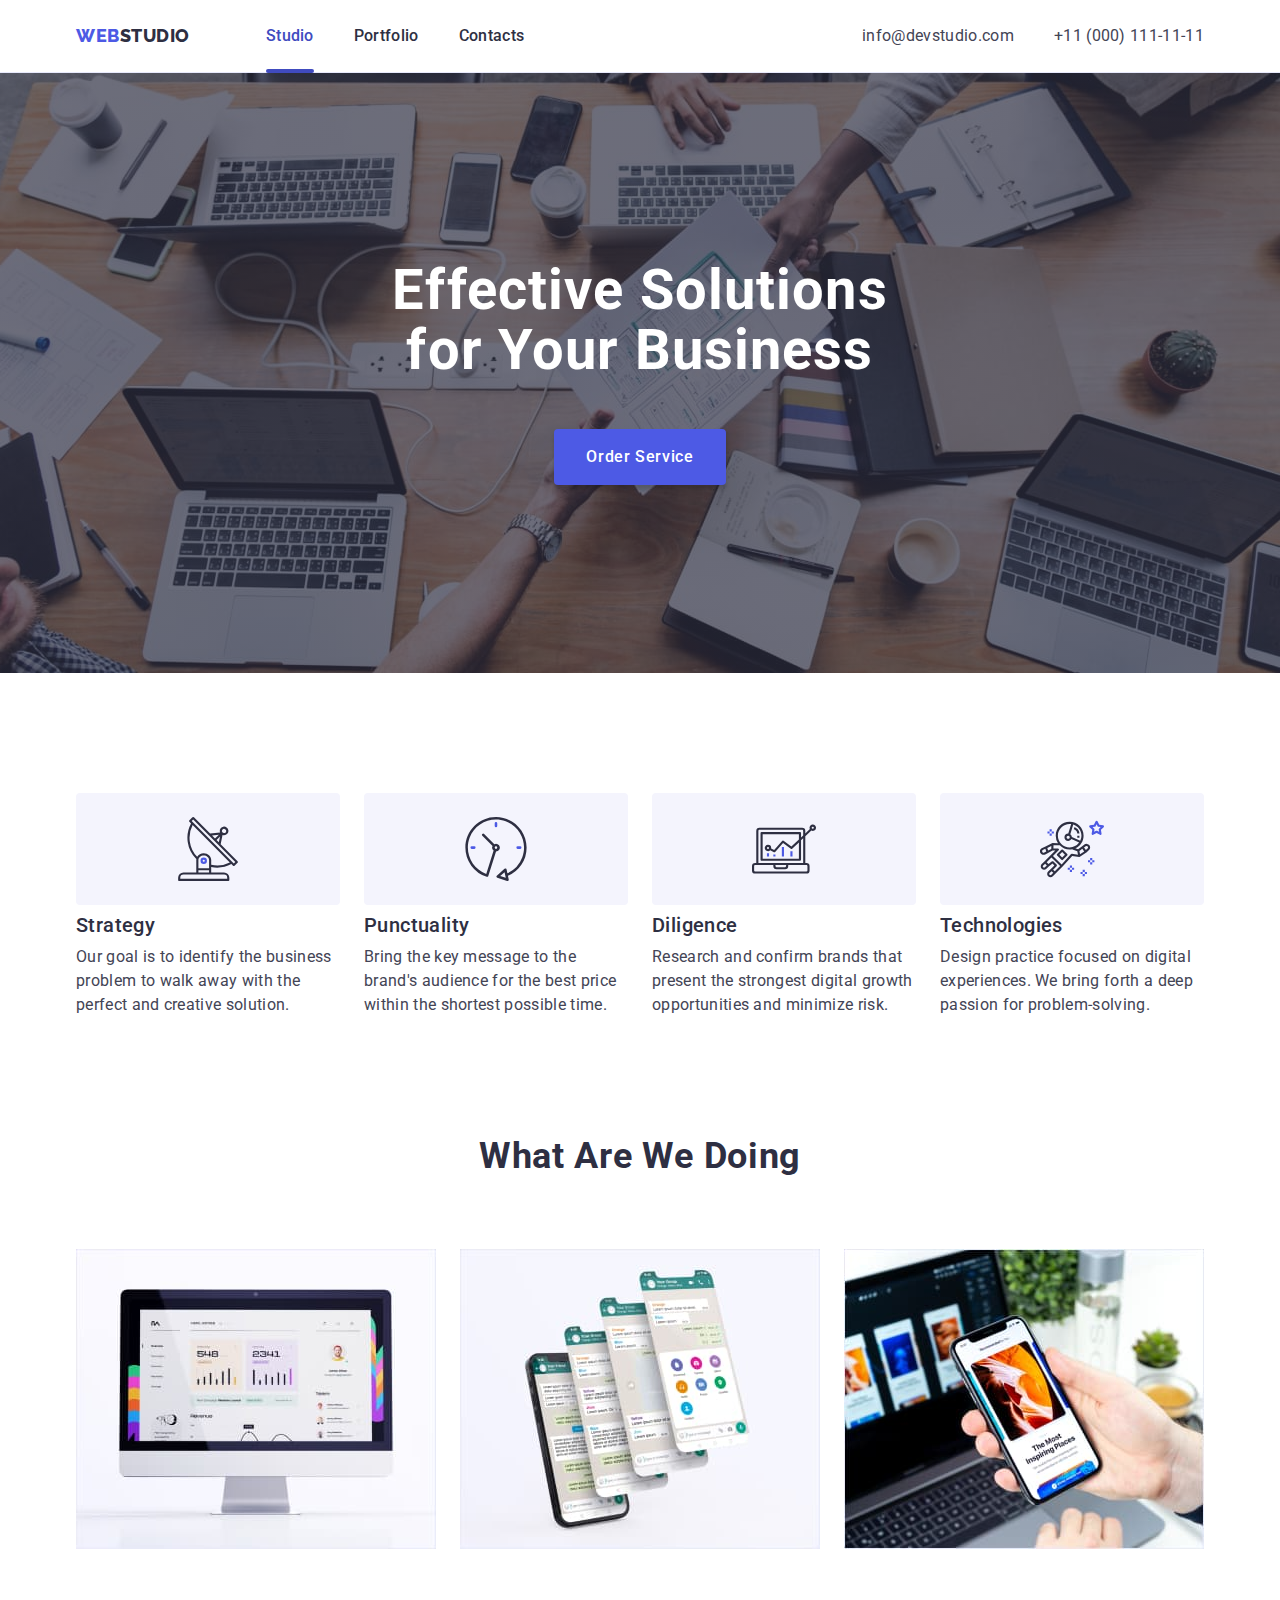
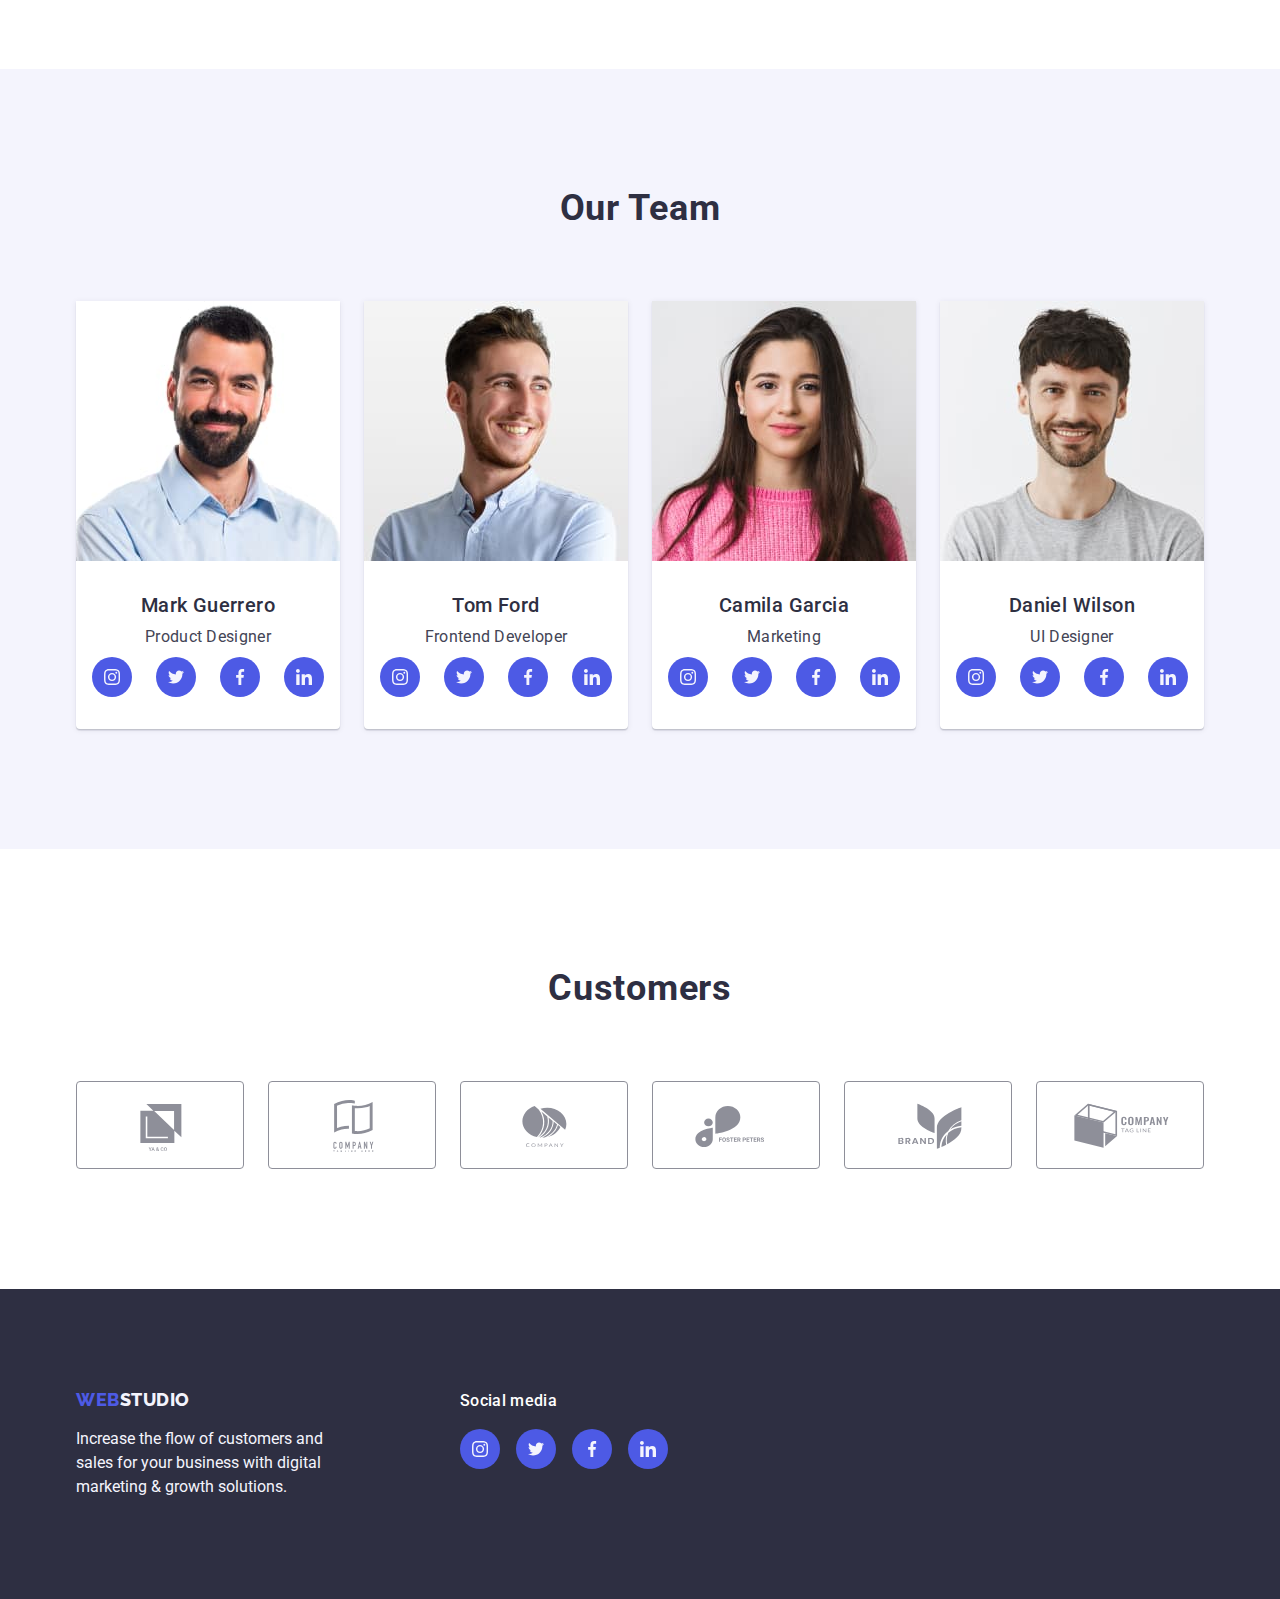
==== index.html @ 3b8ce29e "Initial commit" ====
<!DOCTYPE html>
<html lang="en">
  <head>
    <meta charset="UTF-8" />
    <meta http-equiv="X-UA-Compatible" content="IE=edge" />
    <meta name="viewport" content="width=device-width, initial-scale=1.0" />
    <title>WebStudio</title>
    <link rel="preconnect" href="https://fonts.googleapis.com" />
    <link rel="preconnect" href="https://fonts.gstatic.com" crossorigin />
    <link
      href="https://fonts.googleapis.com/css2?family=Raleway:wght@800&family=Roboto:wght@400;500;700;900&display=swap"
      rel="stylesheet"
    />
    <link
      rel="stylesheet"
      href="https://cdn.jsdelivr.net/npm/modern-normalize@1.1.0/modern-normalize.min.css"
    />
    <link rel="stylesheet" href="./css/styles.css" />
  </head>
  <body>
    <!-- HEADER -->
    <header class="page-header">
      <div class="container page-header-container">
        <nav class="page-nav">
          <a class="logo link" href="./index.html"
            >Web<span class="logo-studio">Studio</span></a
          >
          <ul class="menu list">
            <li class="menu-item">
              <a class="menu-link active link" href="./index.html"
                >Studio</a
              >
            </li>
            <li class="menu-item">
              <a class="menu-link link" href="./portfolio.html"
                >Portfolio</a
              >
            </li>
            <li class="menu-item">
              <a class="menu-link link" href="">Contacts</a>
            </li>
          </ul>
        </nav>
        <address class="contact-info">
          <ul class="contacts-list list">
            <li class="contact-mail">
              <a class="contacts link" href="mailto:info@devstudio.com"
                >info@devstudio.com</a
              >
            </li>
            <li class="contact-phone-number">
              <a class="contacts link" href="tel:+110001111111"
                >+11 (000) 111-11-11</a
              >
            </li>
          </ul>
        </address>
      </div>
    </header>
    <!-- MAiN -->
    <main>
      <!-- HERO -->
      <section class="hero overlay">
        <div class="container hero-container">
          <h1 class="slogan">Effective Solutions for Your Business</h1>
          <button class="order-btn" type="button" data-modal-open>
            Order Service
          </button>
        </div>
      </section>
      <!-- ADVANTAGES -->
      <section class="advantages">
        <div class="container">
          <h2 hidden>Advantages</h2>
          <ul class="advantages-menu list">
            <li class="advantages-menu-items">
              <div class="advantages-icons-list">
                <svg class="advantages-icons">
                  <use href="./images/icons.svg#icon-antenna"></use>
                </svg>
              </div>
              <h3 class="items-header">Strategy</h3>
              <p class="items-descr">
                Our goal is to identify the business problem to walk away with
                the perfect and creative solution.
              </p>
            </li>
            <li class="advantages-menu-items">
              <div class="advantages-icons-list">
                <svg class="advantages-icons">
                  <use href="./images/icons.svg#icon-clock"></use>
                </svg>
              </div>
              <h3 class="items-header">Punctuality</h3>
              <p class="items-descr">
                Bring the key message to the brand's audience for the best price
                within the shortest possible time.
              </p>
            </li>
            <li class="advantages-menu-items">
              <div class="advantages-icons-list">
                <svg class="advantages-icons">
                  <use href="./images/icons.svg#icon-diagram"></use>
                </svg>
              </div>
              <h3 class="items-header">Diligence</h3>
              <p class="items-descr">
                Research and confirm brands that present the strongest digital
                growth opportunities and minimize risk.
              </p>
            </li>
            <li class="advantages-menu-items">
              <div class="advantages-icons-list">
                <svg class="advantages-icons">
                  <use href="./images/icons.svg#icon-astronaut"></use>
                </svg>
              </div>
              <h3 class="items-header">Technologies</h3>
              <p class="items-descr">
                Design practice focused on digital experiences. We bring forth a
                deep passion for problem-solving.
              </p>
            </li>
          </ul>
        </div>
      </section>
      <!-- GALLERY -->
      <section class="gallery">
        <div class="container">
          <h2 class="gallery-header">What are we doing</h2>
          <ul class="gallery-items list">
            <li class="gallery-img">
              <img
                src="./images/gallery/img1.jpg"
                alt="imac"
                width="360"
                height="300"
              />
            </li>
            <li class="gallery-img">
              <img
                src="./images/gallery/img2.jpg"
                alt="phone"
                width="360"
                height="300"
              />
            </li>
            <li class="gallery-img">
              <img
                src="./images/gallery/img3.jpg"
                alt="phone with laptop"
                width="360"
                height="300"
              />
            </li>
          </ul>
        </div>
      </section>
      <!-- EMPLOYEES -->
      <section class="our-team">
        <div class="container">
          <h2 class="team">Our Team</h2>
          <ul class="team-list list">
            <li class="employees">
              <img
                src="./images/employee/mark_guerrero.jpg"
                alt="mark guerrero"
                width="264"
                height="260"
              />
              <div class="empl-card">
                <h3 class="empl-name">Mark Guerrero</h3>
                <p class="empl-position">Product Designer</p>
                <ul class="social-list list">
                  <li class="social-list-item">
                    <a href="" class="social-list-link">
                      <svg class="social-list-icon" width="16" height="16">
                        <use href="./images/icons.svg#icon-instagram"></use>
                      </svg>
                    </a>
                  </li>
                  <li class="social-list-item">
                    <a href="" class="social-list-link">
                      <svg class="social-list-icon" width="16" height="16">
                        <use href="./images/icons.svg#icon-twitter"></use>
                      </svg>
                    </a>
                  </li>
                  <li class="social-list-item">
                    <a href="" class="social-list-link">
                      <svg class="social-list-icon" width="16" height="16">
                        <use href="./images/icons.svg#icon-facebook"></use>
                      </svg>
                    </a>
                  </li>
                  <li class="social-list-item">
                    <a href="" class="social-list-link">
                      <svg class="social-list-icon" width="16" height="16">
                        <use href="./images/icons.svg#icon-linkedin"></use>
                      </svg>
                    </a>
                  </li>
                </ul>
              </div>
            </li>
            <li class="employees">
              <img
                src="./images/employee/tom_ford.jpg"
                alt="tom ford"
                width="264"
                height="260"
              />
              <div class="empl-card">
                <h3 class="empl-name">Tom Ford</h3>
                <p class="empl-position">Frontend Developer</p>
                <ul class="social-list list">
                  <li class="social-list-item">
                    <a href="" class="social-list-link">
                      <svg class="social-list-icon" width="16" height="16">
                        <use href="./images/icons.svg#icon-instagram"></use>
                      </svg>
                    </a>
                  </li>
                  <li class="social-list-item">
                    <a href="" class="social-list-link">
                      <svg class="social-list-icon" width="16" height="16">
                        <use href="./images/icons.svg#icon-twitter"></use>
                      </svg>
                    </a>
                  </li>
                  <li class="social-list-item">
                    <a href="" class="social-list-link">
                      <svg class="social-list-icon" width="16" height="16">
                        <use href="./images/icons.svg#icon-facebook"></use>
                      </svg>
                    </a>
                  </li>
                  <li class="social-list-item">
                    <a href="" class="social-list-link">
                      <svg class="social-list-icon" width="16" height="16">
                        <use href="./images/icons.svg#icon-linkedin"></use>
                      </svg>
                    </a>
                  </li>
                </ul>
              </div>
            </li>
            <li class="employees">
              <img
                src="./images/employee/camila_garcia.jpg"
                alt="camila garcia"
                width="264"
                height="260"
              />
              <div class="empl-card">
                <h3 class="empl-name">Camila Garcia</h3>
                <p class="empl-position">Marketing</p>
                <ul class="social-list list">
                  <li class="social-list-item">
                    <a href="" class="social-list-link">
                      <svg class="social-list-icon" width="16" height="16">
                        <use href="./images/icons.svg#icon-instagram"></use>
                      </svg>
                    </a>
                  </li>
                  <li class="social-list-item">
                    <a href="" class="social-list-link">
                      <svg class="social-list-icon" width="16" height="16">
                        <use href="./images/icons.svg#icon-twitter"></use>
                      </svg>
                    </a>
                  </li>
                  <li class="social-list-item">
                    <a href="" class="social-list-link">
                      <svg class="social-list-icon" width="16" height="16">
                        <use href="./images/icons.svg#icon-facebook"></use>
                      </svg>
                    </a>
                  </li>
                  <li class="social-list-item">
                    <a href="" class="social-list-link">
                      <svg class="social-list-icon" width="16" height="16">
                        <use href="./images/icons.svg#icon-linkedin"></use>
                      </svg>
                    </a>
                  </li>
                </ul>
              </div>
            </li>
            <li class="employees">
              <img
                src="./images/employee/daniel_wilson.jpg"
                alt="daniel wilson"
                width="264"
                height="260"
              />
              <div class="empl-card">
                <h3 class="empl-name">Daniel Wilson</h3>
                <p class="empl-position">UI Designer</p>
                <ul class="social-list list">
                  <li class="social-list-item">
                    <a href="" class="social-list-link">
                      <svg class="social-list-icon" width="16" height="16">
                        <use href="./images/icons.svg#icon-instagram"></use>
                      </svg>
                    </a>
                  </li>
                  <li class="social-list-item">
                    <a href="" class="social-list-link">
                      <svg class="social-list-icon" width="16" height="16">
                        <use href="./images/icons.svg#icon-twitter"></use>
                      </svg>
                    </a>
                  </li>
                  <li class="social-list-item">
                    <a href="" class="social-list-link">
                      <svg class="social-list-icon" width="16" height="16">
                        <use href="./images/icons.svg#icon-facebook"></use>
                      </svg>
                    </a>
                  </li>
                  <li class="social-list-item">
                    <a href="" class="social-list-link">
                      <svg class="social-list-icon" width="16" height="16">
                        <use href="./images/icons.svg#icon-linkedin"></use>
                      </svg>
                    </a>
                  </li>
                </ul>
              </div>
            </li>
          </ul>
        </div>
      </section>
      <!-- COSTUMERS -->
      <section class="costumers">
        <div class="container costumers-container">
          <h2 class="costumers-header">Customers</h2>
          <ul class="costumers-list list">
            <li class="costumers-list-item">
              <a href="" class="costumers-list-link">
                <svg class="costumers-list-icon" width="104" height="56">
                  <use href="./images/icons.svg#icon-company1"></use>
                </svg></a>
            </li>
            <li class="costumers-list-item">
              <a href="" class="costumers-list-link"
                ><svg class="costumers-list-icon" width="104" height="56">
                  <use href="./images/icons.svg#icon-company2"></use>
                </svg></a>
            </li>
            <li class="costumers-list-item">
              <a href="" class="costumers-list-link"
                ><svg class="costumers-list-icon" width="104" height="56">
                  <use href="./images/icons.svg#icon-company3"></use>
                </svg></a>
            </li>
            <li class="costumers-list-item">
              <a href="" class="costumers-list-link"
                ><svg class="costumers-list-icon" width="104" height="56">
                  <use href="./images/icons.svg#icon-company4"></use>
                </svg></a>
            </li>
            <li class="costumers-list-item">
              <a href="" class="costumers-list-link"
                ><svg class="costumers-list-icon" width="104" height="56">
                  <use href="./images/icons.svg#icon-company5"></use>
                </svg></a>
            </li>
            <li class="costumers-list-item">
              <a href="" class="costumers-list-link"
                ><svg class="costumers-list-icon" width="104" height="56">
                  <use href="./images/icons.svg#icon-company6"></use>
                </svg></a>
            </li>
          </ul>
        </div>
      </section>
    </main>
    <!-- FOOTER -->
    <footer class="page-footer">
      <div class="footer-container container">
        <div>
          <a class="logo-footer link" href="./index.html"
            >Web<span class="logo-studio-footer">Studio</span></a
          >
          <p class="footer-item">
            Increase the flow of customers and sales for your business with
            digital marketing & growth solutions.
          </p>
        </div>
        <div class="footer-social-list-container">
          <p class="footer-social-media-header">Social media</p>
          <ul class="footer-social-list list">
            <li class="footer-social-list-item">
              <a href="" class="footer-social-list-link">
                <svg class="footer-social-list-icon" width="16" height="16">
                  <use href="./images/icons.svg#icon-instagram"></use>
                </svg>
              </a>
            </li>
            <li class="footer-social-list-item">
              <a href="" class="footer-social-list-link">
                <svg class="social-list-icon" width="16" height="16">
                  <use href="./images/icons.svg#icon-twitter"></use>
                </svg>
              </a>
            </li>
            <li class="footer-social-list-item">
              <a href="" class="footer-social-list-link">
                <svg class="social-list-icon" width="16" height="16">
                  <use href="./images/icons.svg#icon-facebook"></use>
                </svg>
              </a>
            </li>
            <li class="footer-social-list-item">
              <a href="" class="footer-social-list-link">
                <svg class="social-list-icon" width="16" height="16">
                  <use href="./images/icons.svg#icon-linkedin"></use>
                </svg>
              </a>
            </li>
          </ul>
        </div>
      </div>
    </footer>
    <div class="backdrop is-hidden" data-modal>
      <div class="modal-window">
        <button type="button" class="modal-close-btn" data-modal-close>
          <svg class="close-btn-icon" width="8" height="8">
            <use href="./images/icons.svg#icon-close-btn"></use>
          </svg>
        </button>
      </div>
    </div>

    <script src="./js/modal.js"></script>
  </body>
</html>
---- css/styles.css ----
h1,
h2,
h3,
h4,
h5,
h6,
p {
  margin-top: 0;
  margin-bottom: 0;
}
ul,
ol {
  margin-top: 0;
  margin-bottom: 0;
  padding-left: 0;
}
img {
  display: block;
  max-width: 100%;
}
:root {
  --main-text-color: #434455;
  --header-text-color: #2e2f42;
  --logo-button-color: #4d5ae5;
  --active-btn-color: #404bbf;
  --light-text-background: #f4f4fd;
  --white-text-background: #ffffff;
  --border: #e7e9fc;
  --background-icons: #f4f4fd;
  --companies-fill: #8e8f99;
  --background-item-footer: #31d0aa;
}

body {
  font-family: "Roboto", sans-serif;
  color: var(--main-text-color);
}
.list {
  list-style: none;
}

.link {
  text-decoration: none;
}

.container {
  max-width: 1158px;
  margin-left: auto;
  margin-right: auto;
  padding-right: 15px;
  padding-left: 15px;
}
/* HEADER */
.page-header {
  padding-top: 24px;
  padding-bottom: 24px;
  border-bottom: 1px solid var(--border);
}
.page-header-container {
  display: flex;
  align-items: center;
  justify-content: space-between;
}
.page-nav {
  display: flex;
  align-items: center;
}
.menu {
  display: flex;
  align-items: center;
}

.logo {
  font-family: "Raleway", sans-serif;
  font-weight: 800;
  font-size: 18px;
  line-height: 1.17;
  text-transform: uppercase;
  letter-spacing: 0.03em;
  color: var(--logo-button-color);
  margin-right: 76px;
}
.logo-studio {
  font-family: "Raleway", sans-serif;
  font-weight: 800;
  font-size: 18px;
  line-height: 1.17;
  text-transform: uppercase;
  letter-spacing: 0.03em;
  color: var(--header-text-color);
}

.menu-link {
  position: relative;
  letter-spacing: 0.02em;
  color: var(--header-text-color);
}
.active {
  color: var(--active-btn-color)
}
.active::after {
  content: '';
  position: absolute;
  left: 0px;
top: 43px;
width: 100%;
height: 4px;
background: #404BBF;
border-radius: 2px;
}


.contacts-list {
  display: flex;
  align-items: center;
}
.contact-info {
  font-style: normal;
}
.menu-item:not(:last-child) {
  margin-right: 40px;
}
.menu-item {
  font-weight: 500;
  font-size: 16px;
  line-height: 1.5;
  color: var(--header-text-color);
  transition: color 250ms cubic-bezier(0.4, 0, 0.2, 1);
}
.menu-link:hover,
.menu-link:focus {
  color: var(--active-btn-color);
}
.contacts {
  font-size: 16px;
  line-height: 1.5;
  letter-spacing: 0.02em;
  color: var(--main-text-color);
  transition: color 250ms cubic-bezier(0.4, 0, 0.2, 1);
}
.contact-phone-number {
  margin-left: 40px;
}
.contacts:hover,
.contacts:focus {
  color: var(--active-btn-color);
}

/* HERO SECTiON */
.overlay {
  max-width: 1440px;
  height: 600px;
  margin-left: auto;
  margin-right: auto;
  background-image: linear-gradient(
      to right,
      rgba(46, 47, 66, 0.7),
      rgba(46, 47, 66, 0.7)
    ),
    url(../images/hero/people-office.jpg);
  background-repeat: no-repeat;
  background-position: center;
  background-size: cover;
}
.hero {
  background-color: var(--header-text-color);
  padding-top: 188px;
  padding-bottom: 188px;
}
.hero-container {
  text-align: center;
}
.slogan {
  max-width: 496px;
  font-size: 56px;
  line-height: 1.07;
  text-align: center;
  letter-spacing: 0.02em;
  color: var(--white-text-background);
  margin-left: auto;
  margin-right: auto;
  margin-bottom: 48px;
}
.order-btn {
  font-family: "Roboto", sans-serif;
  padding-top: 16px;
  padding-bottom: 16px;
  padding-left: 32px;
  padding-right: 32px;
  background: var(--logo-button-color);
  box-shadow: 0px 4px 4px rgba(0, 0, 0, 0.15);
  border-radius: 4px;
  color: var(--white-text-background);
  font-weight: 500;
  font-size: 16px;
  line-height: 1.5;
  letter-spacing: 0.04em;
  cursor: pointer;
  border: none;
  transition: background-color 250ms cubic-bezier(0.4, 0, 0.2, 1);
}
.order-btn:hover,
.order-btn:focus {
  background-color: var(--active-btn-color);
}
/*  ADVANTAGES */
.advantages {
  padding-top: 120px;
  padding-bottom: 120px;
}
.advantages-menu {
  display: flex;
  flex-direction: row;
  justify-content: space-between;
}
.advantages-menu-items {
  width: calc((100% - 72px) / 4);
}
.advantages-icons-list {
  width: 264px;
  height: 112px;
  display: flex;
  align-items: center;
  justify-content: center;
  background-color: var(--background-icons);
  border: 1px solid transparent;
  border-radius: 4px;
  margin-bottom: 8px;
}
.advantages-icons {
  width: 64px;
  height: 64px;
}
.items-header {
  font-weight: 500;
  font-size: 20px;
  line-height: 1.2;
  letter-spacing: 0.02em;
  color: var(--header-text-color);
  margin-bottom: 8px;
}
.items-descr {
  font-size: 16px;
  line-height: 1.5;
  letter-spacing: 0.02em;
  color: var(--main-text-color);
}
/* GALLERY */
.gallery {
  padding-bottom: 120px;
}
.gallery-header {
  font-size: 36px;
  line-height: 1.11;
  text-align: center;
  text-transform: capitalize;
  letter-spacing: 0.02em;
  color: var(--header-text-color);
  margin-bottom: 72px;
}
.gallery-items {
  display: flex;
  flex-direction: row;
  align-items: center;
  justify-content: space-between;
}
.gallery-img {
  display: flex;
  width: calc((100% - 48px) / 3);
}

/* EMPLOYEES */
.our-team {
  background-color: var(--light-text-background);
  padding-top: 120px;
  padding-bottom: 120px;
}
.team {
  font-size: 36px;
  line-height: 1.11;
  text-align: center;
  text-transform: capitalize;
  letter-spacing: 0.02em;
  color: var(--header-text-color);
  margin-bottom: 72px;
}
.team-list {
  display: flex;
  flex-direction: row;
  align-items: center;
  justify-content: space-between;
}

.employees {
  width: calc((100% - 72px) / 4);
  background: var(--white-text-background);
  box-shadow: 0px 1px 6px rgba(46, 47, 66, 0.08),
    0px 1px 1px rgba(46, 47, 66, 0.16), 0px 2px 1px rgba(46, 47, 66, 0.08);
  border-radius: 0px 0px 4px 4px;
}
.empl-card {
  padding-top: 32px;
  padding-bottom: 32px;
}

.empl-name {
  font-weight: 500;
  font-size: 20px;
  line-height: 1.2;
  text-align: center;
  letter-spacing: 0.02em;
  color: var(--header-text-color);
  margin-bottom: 8px;
}
.empl-position {
  font-size: 16px;
  line-height: 1.5;
  text-align: center;
  letter-spacing: 0.02em;
  color: var(--main-text-color);
  margin-bottom: 8px;
}
.social-list {
  display: flex;
  justify-content: center;
  gap: 24px;
}
.social-list-item {
  width: 40px;
  height: 40px;
}

.social-list-link {
  display: flex;
  justify-content: center;
  align-items: center;
  width: 100%;
  height: 100%;
  background-color: var(--logo-button-color);
  border-radius: 50%;
  transition: background-color 250ms cubic-bezier(0.4, 0, 0.2, 1);
}
.social-list-link:hover,
.social-list-link:focus {
  background-color: var(--active-btn-color);
}

.social-list-icon {
  fill: var(--background-icons);
}

/* COSTUMERS */
.costumers {
  margin-left: auto;
  margin-right: auto;
  padding-top: 120px;
  padding-bottom: 120px;
}
.costumers-header {
  font-size: 36px;
  line-height: 1.11;
  text-align: center;
  letter-spacing: 0.02em;
  text-transform: capitalize;
  color: var(--header-text-color);
  margin-bottom: 72px;
}
.costumers-list-item {
  width: 168px;
  height: 88px;
}

.costumers-list {
  display: flex;
  flex-direction: row;
  justify-content: space-between;
}
.costumers-list-link {
  display: flex;
  align-items: center;
  justify-content: center;
  width: 100%;
  height: 100%;
  border: 1px solid var(--companies-fill);
  border-radius: 4px;
}
.costumers-list-icon {
  fill: var(--companies-fill);
  transition: fill 250ms cubic-bezier(0.4, 0, 0.2, 1);
}
.costumers-list-link:hover,
.costumers-list-link:focus {
  border: 1px solid var(--active-btn-color);
}
.costumers-list-link:hover .costumers-list-icon,
.costumers-list-link:focus .costumers-list-icon {
  fill: var(--active-btn-color);
}

/* FOOTER */
.page-footer {
  background-color: var(--header-text-color);
  padding-bottom: 100px;
  padding-top: 100px;
}
.footer-container {
  display: flex;
}

.logo-footer {
  font-family: "Raleway", sans-serif;
  font-weight: 800;
  font-size: 18px;
  line-height: 1.17;
  text-transform: uppercase;
  letter-spacing: 0.03em;
  color: var(--logo-button-color);
}
.footer-item {
  font-size: 16px;
  line-height: 1.5;
  color: var(--light-text-background);
  width: 264px;
  margin-top: 16px;
}
.logo-studio-footer {
  font-family: "Raleway", sans-serif;
  font-weight: 800;
  font-size: 18px;
  line-height: 1.16;
  text-transform: uppercase;
  letter-spacing: 0.03em;
  color: var(--light-text-background);
}
.footer-social-list-container {
  margin-left: 120px;
}
.footer-social-media-header {
  display: flex;
  font-weight: 500;
  font-size: 16px;
  line-height: 1.5;
  letter-spacing: 0.02em;
  color: var(--white-text-background);
  margin-bottom: 16px;
}
.footer-social-list {
  display: flex;
  justify-content: center;
  gap: 16px;
}
.footer-social-list-item {
  width: 40px;
  height: 40px;
}

.footer-social-list-link {
  display: flex;
  justify-content: center;
  align-items: center;
  width: 100%;
  height: 100%;
  background-color: var(--logo-button-color);
  border-radius: 50%;
  transition: background-color 250ms cubic-bezier(0.4, 0, 0.2, 1);
}
.footer-social-list-icon {
  fill: var(--background-icons);
}
.footer-social-list-link:hover,
.footer-social-list-link:focus {
  background-color: var(--background-item-footer);
}

/* PORTFOLiO */
.portfolio {
  padding-top: 96px;
  padding-bottom: 120px;
}
.filter-list-item:not(:last-child) {
  margin-right: 24px;
}
.filter-list {
  display: flex;
  align-items: center;
  justify-content: center;
  margin-bottom: 72px;
}

.filter-btn {
  font-family: "Roboto", sans-serif;
  font-weight: 500;
  font-size: 16px;
  line-height: 1.5;
  letter-spacing: 0.04em;
  padding: 12px 24px;
  background-color: var(--light-text-background);
  border: 1px solid var(--border);
  border-radius: 4px;
  color: var(--logo-button-color);
  cursor: pointer;
  transition: color 250ms cubic-bezier(0.4, 0, 0.2, 1),
    background-color 250ms cubic-bezier(0.4, 0, 0.2, 1),
    box-shadow 250ms cubic-bezier(0.4, 0, 0.2, 1), 
    border 250ms cubic-bezier(0.4, 0, 0.2, 1);
}
.filter-btn:hover,
.filter-btn:focus {
  background-color: var(--active-btn-color);
  color: var(--white-text-background);
  box-shadow: 0px 3px 1px rgba(0, 0, 0, 0.1), 0px 2px 1px rgba(0, 0, 0, 0.08),
    0px 2px 2px rgba(0, 0, 0, 0.12);
  border: 1px solid var(--active-btn-color);
  border-radius: 4px;
}
.product-content {
  padding: 32px 0 32px 16px;
  border: 1px solid var(--border);
  border-top: transparent;
}

.product-name {
  font-weight: 500;
  font-size: 20px;
  line-height: 1.2;
  letter-spacing: 0.02em;
  margin-bottom: 8px;
  color: var(--header-text-color);
}
.product-type {
  font-size: 16px;
  line-height: 1.5;
  letter-spacing: 0.02em;
  color: var(--main-text-color);
}

.product-list {
  display: flex;
  flex-wrap: wrap;
  column-gap: 24px;
  row-gap: 48px;
}
.product-item {
  display: flex;
  flex-wrap: wrap;
  flex-basis: calc((100% - 48px) / 3);
}
.product-item-link {
  display: block;
}
.product-overlay {
  position: relative;
  overflow: hidden;
}
.product-overlay-text {
  position: absolute;
  top: 0;
  left: 0;
  font-size: 16px;
  line-height: 1.5;
  letter-spacing: 0.02em;
  padding-top: 40px;
  padding-left: 32px;
  padding-right: 32px;
  color: var(--background-icons);
  background-color: var(--logo-button-color);
  width: 100%;
  height: 100%;
  overflow: auto;
  transform: translate(0, 100%);
  transition: transform 250ms cubic-bezier(0.4, 0, 0.2, 1),
    box-shadow 250ms cubic-bezier(0.4, 0, 0.2, 1);
}
.product-item-link:hover,
.product-item-link:focus {
  box-shadow: 0px 1px 6px rgba(46, 47, 66, 0.08),
    0px 1px 1px rgba(46, 47, 66, 0.16), 0px 2px 1px rgba(46, 47, 66, 0.08);
}
.product-item-link:hover .product-overlay-text,
.product-item-link:focus .product-overlay-text {
  transform: translate(0, 0);
}
/* MODAL WiNDOW */
.backdrop {
  position: fixed;
  top: 0;
  left: 0;
  z-index: 100;
  width: 100%;
  height: 100%;
  background-color: rgba(46, 47, 66, 0.4);
  transition: opacity 250ms cubic-bezier(0.4, 0, 0.2, 1), 
  visibility 250ms cubic-bezier(0.4, 0, 0.2, 1);
}
.backdrop.is-hidden {
  opacity: 0;
  visibility: hidden;
  pointer-events: none;
  
}
.modal-window {
  position: absolute;
  width: 408px;
  height: 576px;
  top: 50%;
  left: 50%;
  transform: translate(-50%, -50%);
  background-color: #fcfcfc;
  box-shadow: 0px 1px 1px rgba(0, 0, 0, 0.14), 0px 1px 3px rgba(0, 0, 0, 0.12),
    0px 2px 1px rgba(0, 0, 0, 0.2);
  border-radius: 4px;
}
.modal-close-btn {
  position: absolute;
  top: 24px;
  right: 24px;
  display: flex;
  align-items: center;
  justify-content: center;
  width: 24px;
  height: 24px;
  padding: 0;
  background-color: var(--border);
  border: 1px solid rgba(0, 0, 0, 0.1);
  border-radius: 50%;
  cursor: pointer;
  transition: background-color 250ms cubic-bezier(0.4, 0, 0.2, 1);
}
.modal-close-btn:hover,
.modal-close-btn:focus {
  background-color: var(--active-btn-color);
}
.close-btn-icon {
 
  transition: fill 250ms cubic-bezier(0.4, 0, 0.2, 1);
}
.modal-close-btn:hover .close-btn-icon,
.modal-close-btn:focus .close-btn-icon {
  fill: var(--white-text-background);
}
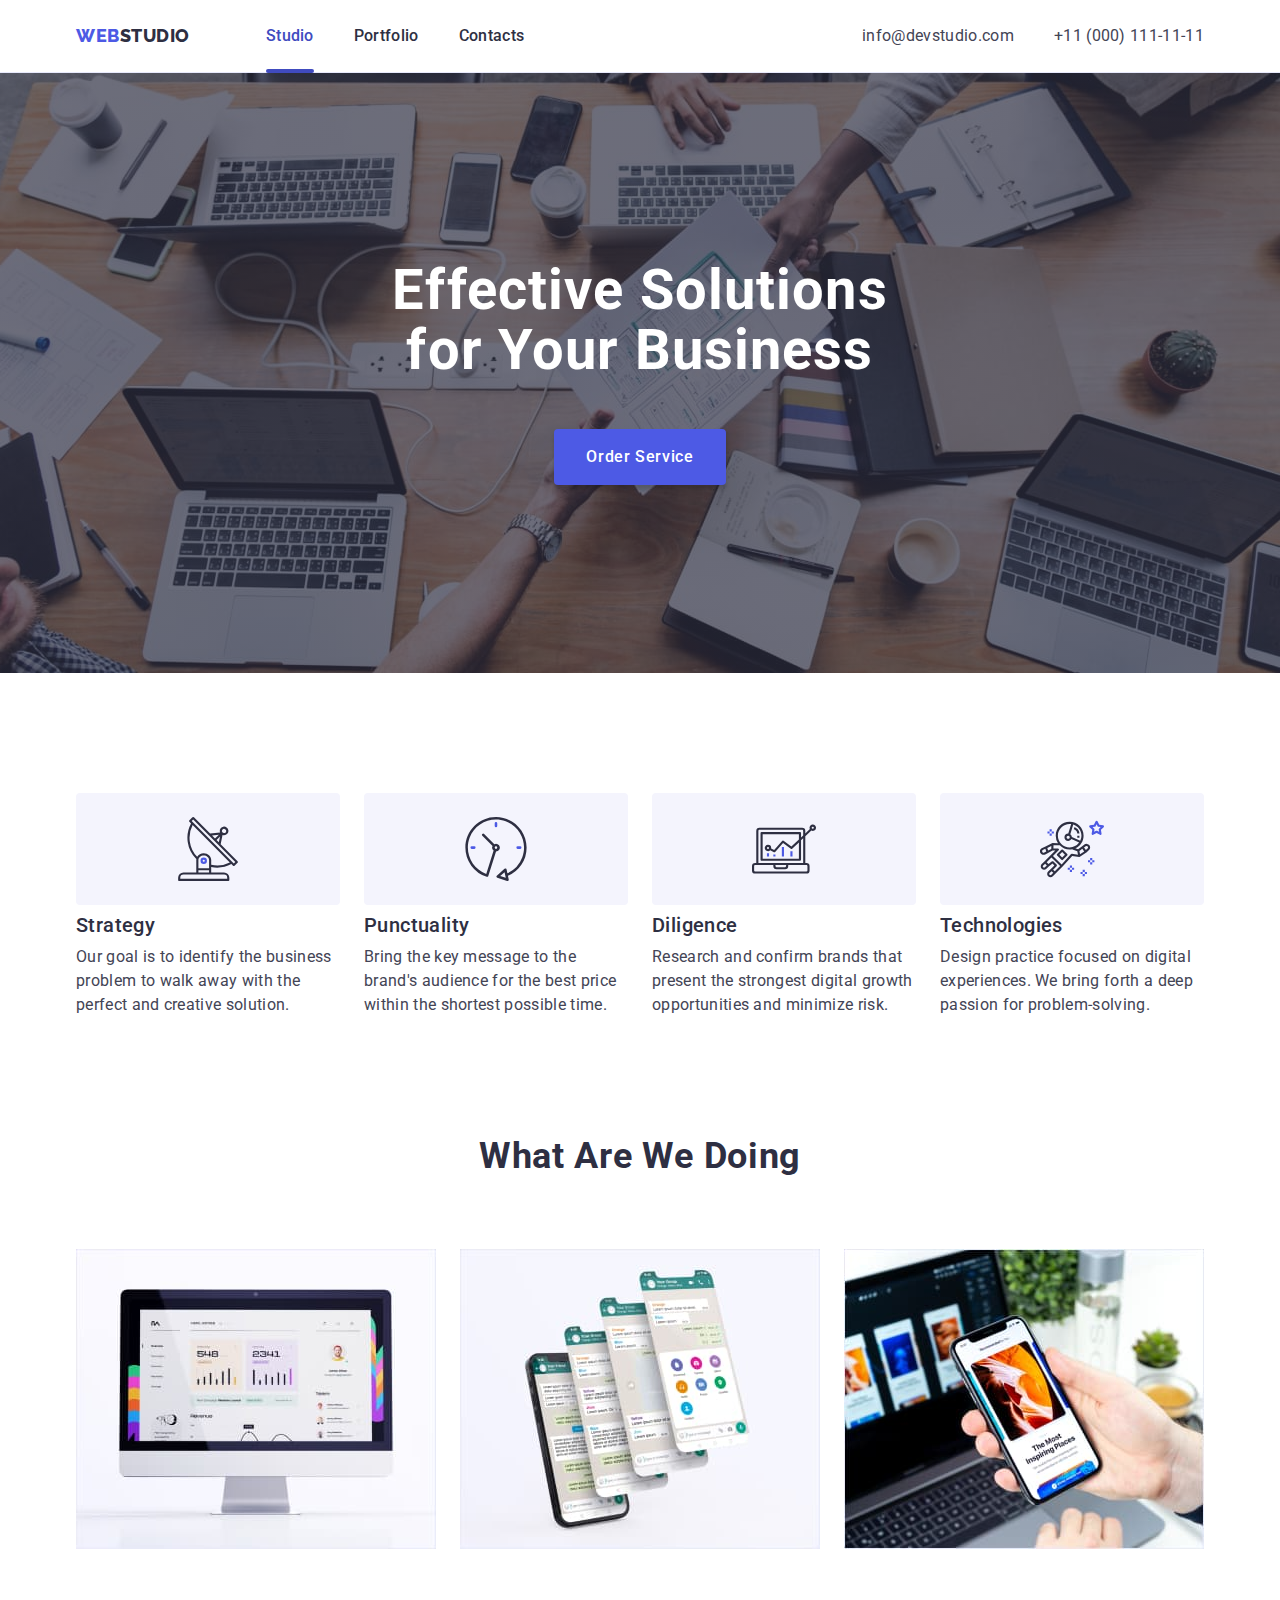
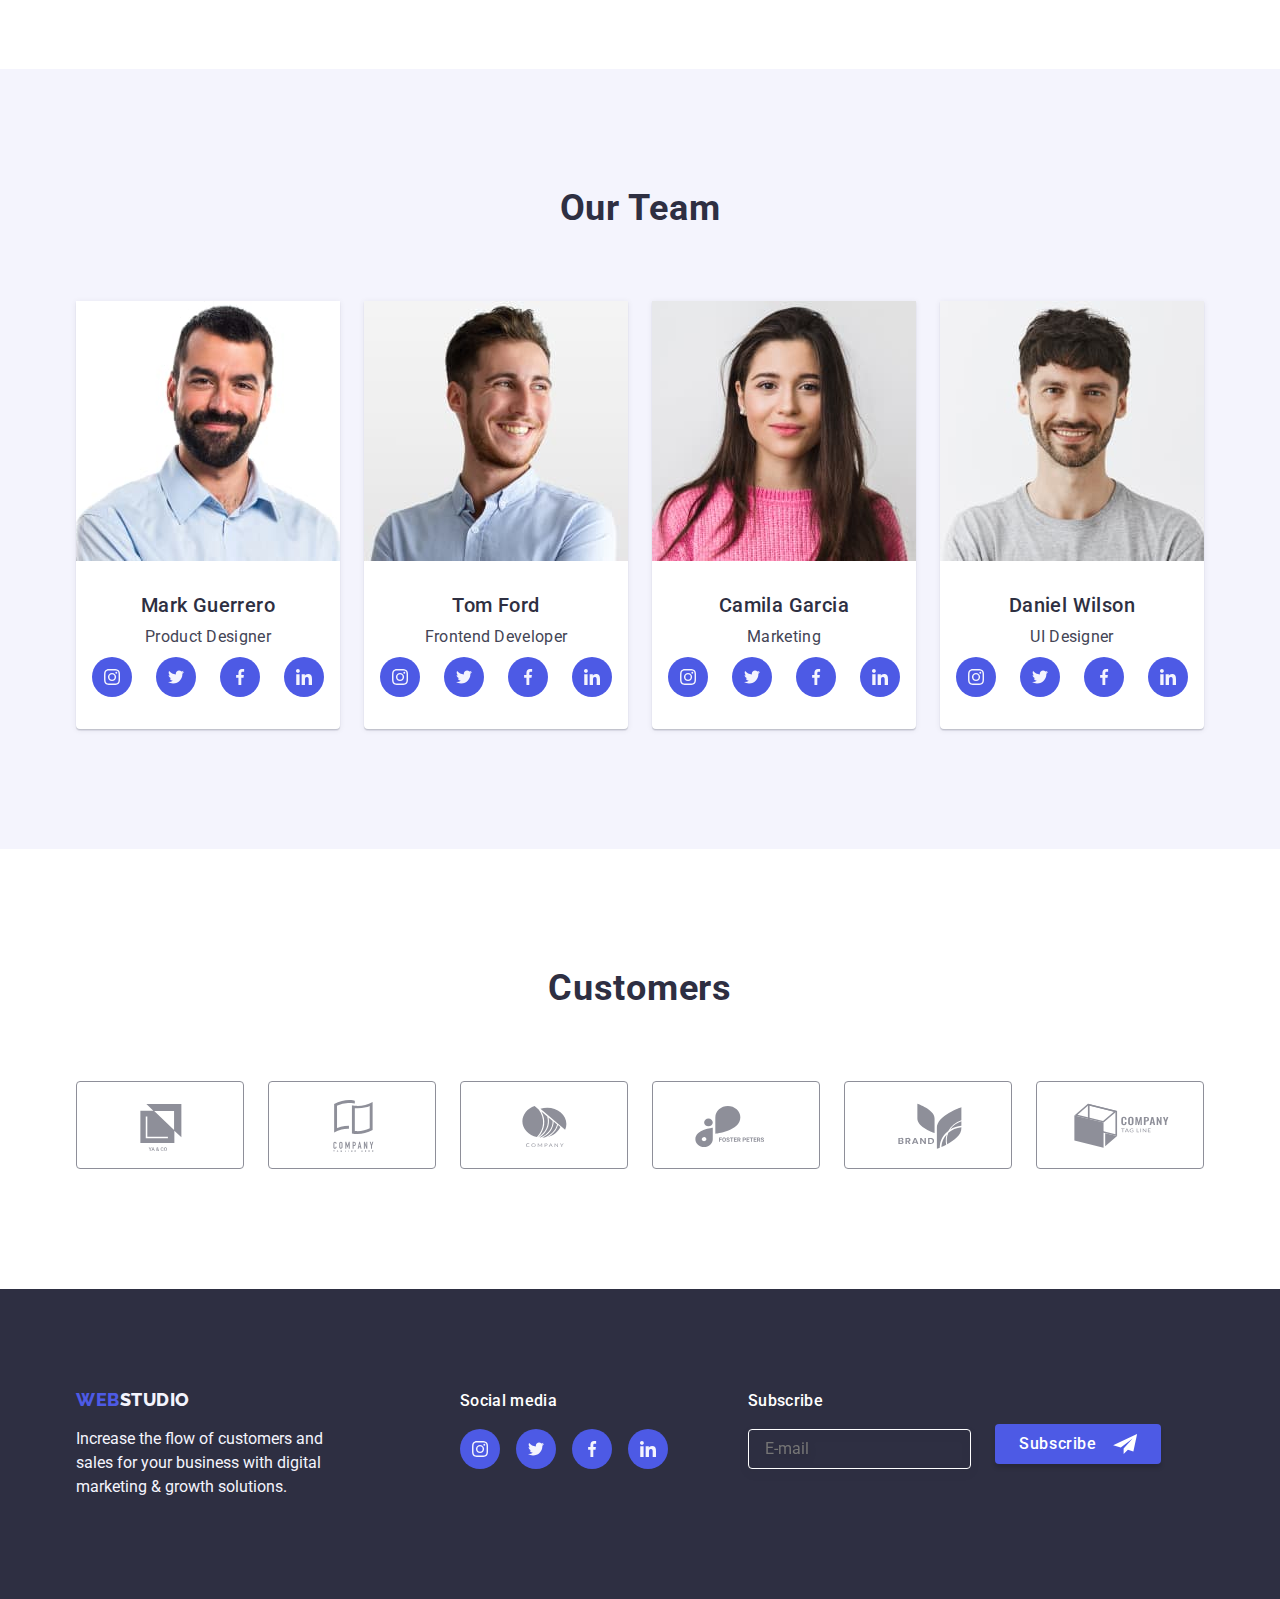
==== commit 514f91d4: "hw-06" ====
--- a/index.html
+++ b/index.html
@@ -27,14 +27,10 @@
           >
           <ul class="menu list">
             <li class="menu-item">
-              <a class="menu-link active link" href="./index.html"
-                >Studio</a
-              >
+              <a class="menu-link active link" href="./index.html">Studio</a>
             </li>
             <li class="menu-item">
-              <a class="menu-link link" href="./portfolio.html"
-                >Portfolio</a
-              >
+              <a class="menu-link link" href="./portfolio.html">Portfolio</a>
             </li>
             <li class="menu-item">
               <a class="menu-link link" href="">Contacts</a>
@@ -340,39 +336,27 @@
             <li class="costumers-list-item">
               <a href="" class="costumers-list-link">
                 <svg class="costumers-list-icon" width="104" height="56">
-                  <use href="./images/icons.svg#icon-company1"></use>
-                </svg></a>
-            </li>
+                  <use href="./images/icons.svg#icon-company1"></use></svg></a></li>
             <li class="costumers-list-item">
               <a href="" class="costumers-list-link"
                 ><svg class="costumers-list-icon" width="104" height="56">
-                  <use href="./images/icons.svg#icon-company2"></use>
-                </svg></a>
-            </li>
+                  <use href="./images/icons.svg#icon-company2"></use></svg></a></li>
             <li class="costumers-list-item">
               <a href="" class="costumers-list-link"
                 ><svg class="costumers-list-icon" width="104" height="56">
-                  <use href="./images/icons.svg#icon-company3"></use>
-                </svg></a>
-            </li>
+                  <use href="./images/icons.svg#icon-company3"></use></svg></a></li>
             <li class="costumers-list-item">
               <a href="" class="costumers-list-link"
                 ><svg class="costumers-list-icon" width="104" height="56">
-                  <use href="./images/icons.svg#icon-company4"></use>
-                </svg></a>
-            </li>
+                  <use href="./images/icons.svg#icon-company4"></use></svg></a></li>
             <li class="costumers-list-item">
               <a href="" class="costumers-list-link"
                 ><svg class="costumers-list-icon" width="104" height="56">
-                  <use href="./images/icons.svg#icon-company5"></use>
-                </svg></a>
-            </li>
+                  <use href="./images/icons.svg#icon-company5"></use></svg></a></li>
             <li class="costumers-list-item">
               <a href="" class="costumers-list-link"
                 ><svg class="costumers-list-icon" width="104" height="56">
-                  <use href="./images/icons.svg#icon-company6"></use>
-                </svg></a>
-            </li>
+                  <use href="./images/icons.svg#icon-company6"></use></svg></a></li>
           </ul>
         </div>
       </section>
@@ -421,9 +405,25 @@
               </a>
             </li>
           </ul>
-        </div>
+          
+        </div>
+        <span class="footer-form">
+            <label class="footer-form-label">
+              <span class="footer-form-label-text">Subscribe</span>              
+              <input type="email" 
+              name="email" 
+              placeholder="E-mail" 
+              class="form-footer-input">
+            </label>            
+            <button type="submit" class="subscribe-btn">
+             Subscribe
+              <svg class="btn-svg">
+              <use href="./images/icons.svg#icon-telegram" class="btn-svg-icon"></use>
+             </svg></button>
+          </span>
       </div>
     </footer>
+    <!-- MODAL WiNDOW -->
     <div class="backdrop is-hidden" data-modal>
       <div class="modal-window">
         <button type="button" class="modal-close-btn" data-modal-close>
@@ -431,6 +431,62 @@
             <use href="./images/icons.svg#icon-close-btn"></use>
           </svg>
         </button>
+        <p class="modal-form-header">Leave your contacts and we will call you back</p>
+        <form class="modal-form">          
+          <label class="modal-form-label">
+            <span class="modal-form-label-name">Name</span>
+            <span class="input-wrapper">
+            <input type="text" 
+            class="modal-form-input">
+            <svg class="modal-form-item">
+              <use href="./images/icons.svg#icon-person" class="modal-form-item-icon"></use>
+            </svg>
+          </span>
+        </label>
+        <label class="modal-form-label">
+          <span class="modal-form-label-name">Phone</span>
+            <span class="input-wrapper">
+            <input type="tel" 
+            class="modal-form-input">
+            <svg class="modal-form-item">
+              <use href="./images/icons.svg#icon-phone" class="modal-form-item-icon"></use>
+            </svg>
+          </span>
+        </label>
+        <label class="modal-form-label">
+          <span class="modal-form-label-name">Email</span>
+            <span class="input-wrapper">
+            <input type="email" 
+            class="modal-form-input">
+            <svg class="modal-form-item">
+              <use href="./images/icons.svg#icon-email" class="modal-form-item-icon"></use>
+            </svg>
+          </span>
+        </label>
+        <label class="modal-form-label">
+          <span class="modal-form-label-name">Comment</span>
+          <textarea name="user-comment" 
+          placeholder="Text input"
+          class="modal-form-textarea"
+          ></textarea>
+        </label>
+        <input id="user_policy" 
+        type="checkbox" 
+        name="user_policy" 
+        class="modal-form-check visually-hidden">
+        <label for="user_policy" 
+        class="modal-form-check-descr">&nbsp;
+        I accept the terms and conditions of the&nbsp;
+        <a href="" class="user-privacy-link">Privacy Policy</a>
+      </label>
+      <button type="submit" 
+      class="modal-form-submit">Send
+    </button>
+
+
+            
+          
+        </form>      
       </div>
     </div>
 
--- a/css/styles.css
+++ b/css/styles.css
@@ -96,19 +96,18 @@
   color: var(--header-text-color);
 }
 .active {
-  color: var(--active-btn-color)
+  color: var(--active-btn-color);
 }
 .active::after {
-  content: '';
+  content: "";
   position: absolute;
   left: 0px;
-top: 43px;
-width: 100%;
-height: 4px;
-background: #404BBF;
-border-radius: 2px;
-}
-
+  top: 43px;
+  width: 100%;
+  height: 4px;
+  background: #404bbf;
+  border-radius: 2px;
+}
 
 .contacts-list {
   display: flex;
@@ -434,6 +433,7 @@
 }
 .footer-social-list-container {
   margin-left: 120px;
+  margin-right: 80px;
 }
 .footer-social-media-header {
   display: flex;
@@ -471,6 +471,76 @@
 .footer-social-list-link:focus {
   background-color: var(--background-item-footer);
 }
+.footer-form {
+  display: flex;
+  flex-direction: row;
+}
+.footer-form-label {
+  display: flex;
+  flex-direction: column;
+  margin-right: 24px;
+}
+.footer-form-label-text {
+  font-weight: 500;
+  font-size: 16px;
+  line-height: 1.5;
+  letter-spacing: 0.02em;
+  color: var(--white-text-background);
+  margin-bottom: 16px;
+}
+.form-footer-input {
+  max-width: 264px;
+  height: 40px;
+  padding-left: 16px;
+  padding-top: 8px;
+  padding-bottom: 8px;
+  border: 1px solid var(--white-text-background);
+  filter: drop-shadow(0px 4px 4px rgba(0, 0, 0, 0.15));
+  border-radius: 4px;
+  background-color: transparent;
+  color: var(--white-text-background);
+  transition: border-color 250ms cubic-bezier(0.4, 0, 0.2, 1);
+}
+.form-footer-input:focus {
+  outline: none;
+  border-color: var(--background-item-footer);
+}
+
+.subscribe-btn {
+  display: flex;
+  align-self: center;
+  justify-content: center;
+  align-items: center;
+  font-family: "Roboto", sans-serif;
+  min-width: 165px;
+  height: 40px;
+  padding: 8px 24px;
+  background: var(--logo-button-color);
+  box-shadow: 0px 4px 4px rgba(0, 0, 0, 0.15);
+  border-radius: 4px;
+  color: var(--white-text-background);
+  font-weight: 500;
+  font-size: 16px;
+  line-height: 1.5;
+  letter-spacing: 0.04em;
+  cursor: pointer;
+  border: none;
+  transition: background-color 250ms cubic-bezier(0.4, 0, 0.2, 1);
+}
+.subscribe-btn:hover,
+.subscribe-btn:focus {
+  background-color: var(--background-item-footer);
+}
+.btn-svg {
+  width: 24px;
+  height: 20px;
+  margin-left: 16px;
+}
+.btn-svg-icon {
+  width: 100%;
+  height: 100%;
+  fill: var(--white-text-background);
+}
 
 /* PORTFOLiO */
 .portfolio {
@@ -501,7 +571,7 @@
   cursor: pointer;
   transition: color 250ms cubic-bezier(0.4, 0, 0.2, 1),
     background-color 250ms cubic-bezier(0.4, 0, 0.2, 1),
-    box-shadow 250ms cubic-bezier(0.4, 0, 0.2, 1), 
+    box-shadow 250ms cubic-bezier(0.4, 0, 0.2, 1),
     border 250ms cubic-bezier(0.4, 0, 0.2, 1);
 }
 .filter-btn:hover,
@@ -589,14 +659,13 @@
   width: 100%;
   height: 100%;
   background-color: rgba(46, 47, 66, 0.4);
-  transition: opacity 250ms cubic-bezier(0.4, 0, 0.2, 1), 
-  visibility 250ms cubic-bezier(0.4, 0, 0.2, 1);
+  transition: opacity 250ms cubic-bezier(0.4, 0, 0.2, 1),
+    visibility 250ms cubic-bezier(0.4, 0, 0.2, 1);
 }
 .backdrop.is-hidden {
   opacity: 0;
   visibility: hidden;
   pointer-events: none;
-  
 }
 .modal-window {
   position: absolute;
@@ -609,6 +678,7 @@
   box-shadow: 0px 1px 1px rgba(0, 0, 0, 0.14), 0px 1px 3px rgba(0, 0, 0, 0.12),
     0px 2px 1px rgba(0, 0, 0, 0.2);
   border-radius: 4px;
+  padding: 72px 24px 24px 24px;
 }
 .modal-close-btn {
   position: absolute;
@@ -631,10 +701,153 @@
   background-color: var(--active-btn-color);
 }
 .close-btn-icon {
- 
   transition: fill 250ms cubic-bezier(0.4, 0, 0.2, 1);
 }
 .modal-close-btn:hover .close-btn-icon,
 .modal-close-btn:focus .close-btn-icon {
   fill: var(--white-text-background);
 }
+
+.modal-form-header {
+  font-weight: 500;
+  font-size: 16px;
+  line-height: 1.5;
+  text-align: center;
+  letter-spacing: 0.02em;
+  color: var(--header-text-color);
+  margin-bottom: 16px;
+}
+.modal-form {
+  display: flex;
+  flex-direction: column;
+}
+.modal-form-label {
+  margin-bottom: 8px;
+}
+.modal-form-label-name {
+  display: flex;
+  font-size: 12px;
+  line-height: 1.17;
+  letter-spacing: 0.04em;
+  color: var(--companies-fill);
+  margin-bottom: 4px;
+}
+.input-wrapper {
+  position: relative;
+}
+.modal-form-input {
+  width: 100%;
+  height: 40px;
+  border: 1px solid rgba(46, 47, 66, 0.4);
+  border-radius: 4px;
+  padding-left: 38px;
+  transition: border-color 250ms cubic-bezier(0.4, 0, 0.2, 1);
+}
+.modal-form-input:focus {
+  outline: none;
+  border-color: var(--logo-button-color);
+}
+.modal-form-item {
+  position: absolute;
+  top: 50%;
+  left: 16px;
+  transform: translateY(-50%);
+  width: 18px;
+  height: 24px;
+  transition: fill 250ms cubic-bezier(0.4, 0, 0.2, 1);
+  fill: var(--header-text-color);
+}
+.modal-form-item-icon {
+  width: 100%;
+  height: 100%;
+}
+.modal-form-input:focus + .modal-form-item {
+  fill: var(--logo-button-color);
+}
+.modal-form-textarea {
+  width: 100%;
+  height: 120px;
+  resize: none;
+  border: 1px solid rgba(46, 47, 66, 0.4);
+  border-radius: 4px;
+  padding: 8px 16px;
+  transition: border-color 250ms cubic-bezier(0.4, 0, 0.2, 1);
+}
+.modal-form-textarea:focus {
+  outline: none;
+  border-color: var(--logo-button-color);
+}
+.modal-form-check-descr {
+  display: flex;
+  align-items: center;
+  margin-bottom: 24px;
+}
+.modal-form-check-descr {
+  align-items: center;
+  font-size: 12px;
+  line-height: 1.17;
+  letter-spacing: 0.04em;
+  color: var(--companies-fill);
+}
+.user-privacy-link {
+  font-size: 12px;
+  line-height: 1.17;
+  letter-spacing: 0.04em;
+  text-decoration-line: underline;
+  color: var(--logo-button-color);
+  transition: color 250ms cubic-bezier(0.4, 0, 0.2, 1);
+}
+.user-privacy-link:hover,
+.user-privacy-link:focus {
+  color: var(--active-btn-color);
+}
+
+.modal-form-submit {
+  font-family: "Roboto", sans-serif;
+  min-width: 169px;
+  align-self: center;
+  padding-top: 16px;
+  padding-bottom: 16px;
+  padding-left: 32px;
+  padding-right: 32px;
+  background: var(--logo-button-color);
+  box-shadow: 0px 4px 4px rgba(0, 0, 0, 0.15);
+  border-radius: 4px;
+  color: var(--white-text-background);
+  font-weight: 500;
+  font-size: 16px;
+  line-height: 1.5;
+  letter-spacing: 0.04em;
+  cursor: pointer;
+  border: none;
+  transition: background-color 250ms cubic-bezier(0.4, 0, 0.2, 1);
+}
+.modal-form-submit:hover,
+.modal-form-submit:focus {
+  background-color: var(--active-btn-color);
+}
+
+.modal-form-check-descr::before {
+  content: "";
+  display: block;
+  width: 16px;
+  height: 16px;
+  border: 1px solid rgba(46, 47, 66, 0.4);
+  border-radius: 2px;
+  cursor: pointer;
+  transition: background-image 250ms cubic-bezier(0.4, 0, 0.2, 1);
+}
+.modal-form-check:checked + .modal-form-check-descr::before {
+  background-image: url(/images/click.svg);
+}
+
+.visually-hidden {
+  position: absolute;
+  width: 1px;
+  height: 1px;
+  margin: -1px;
+  padding: 0;
+  overflow: hidden;
+  border: 0;
+  clip: rect(0 0 0 0);
+}
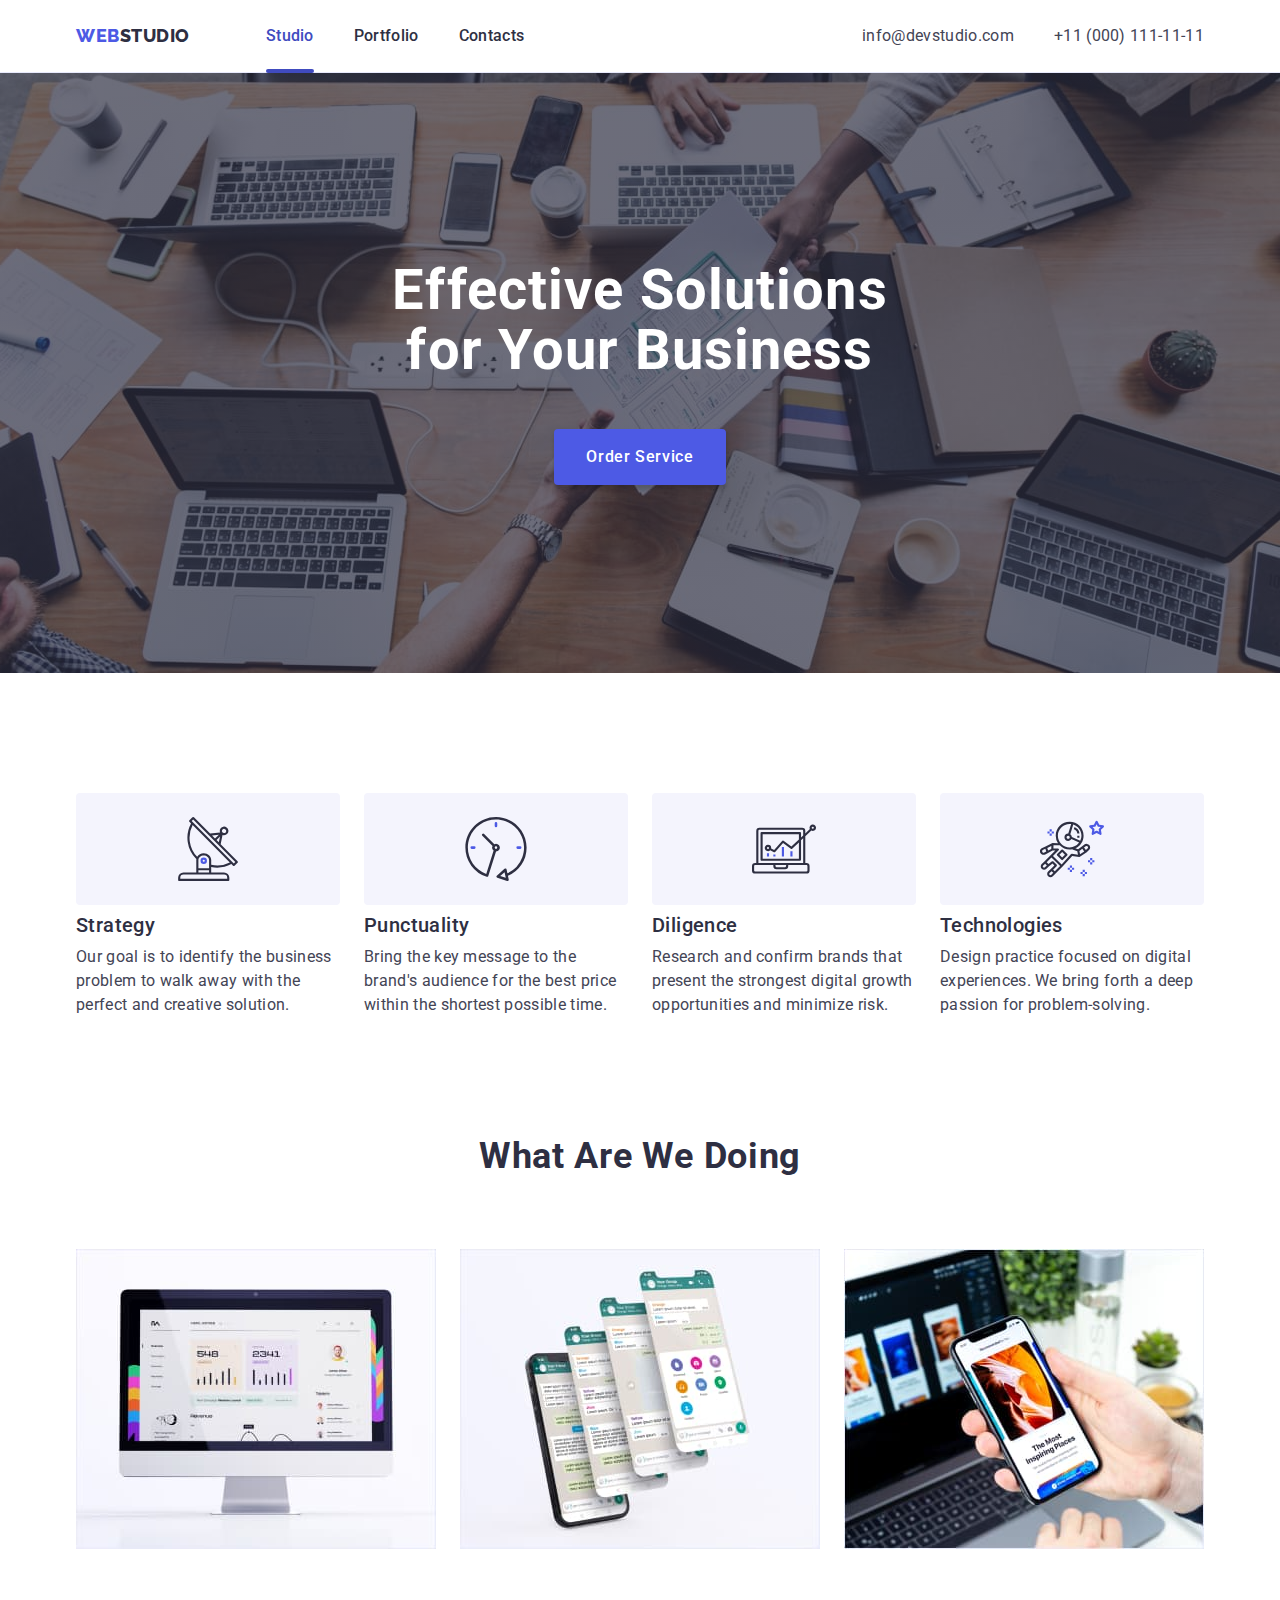
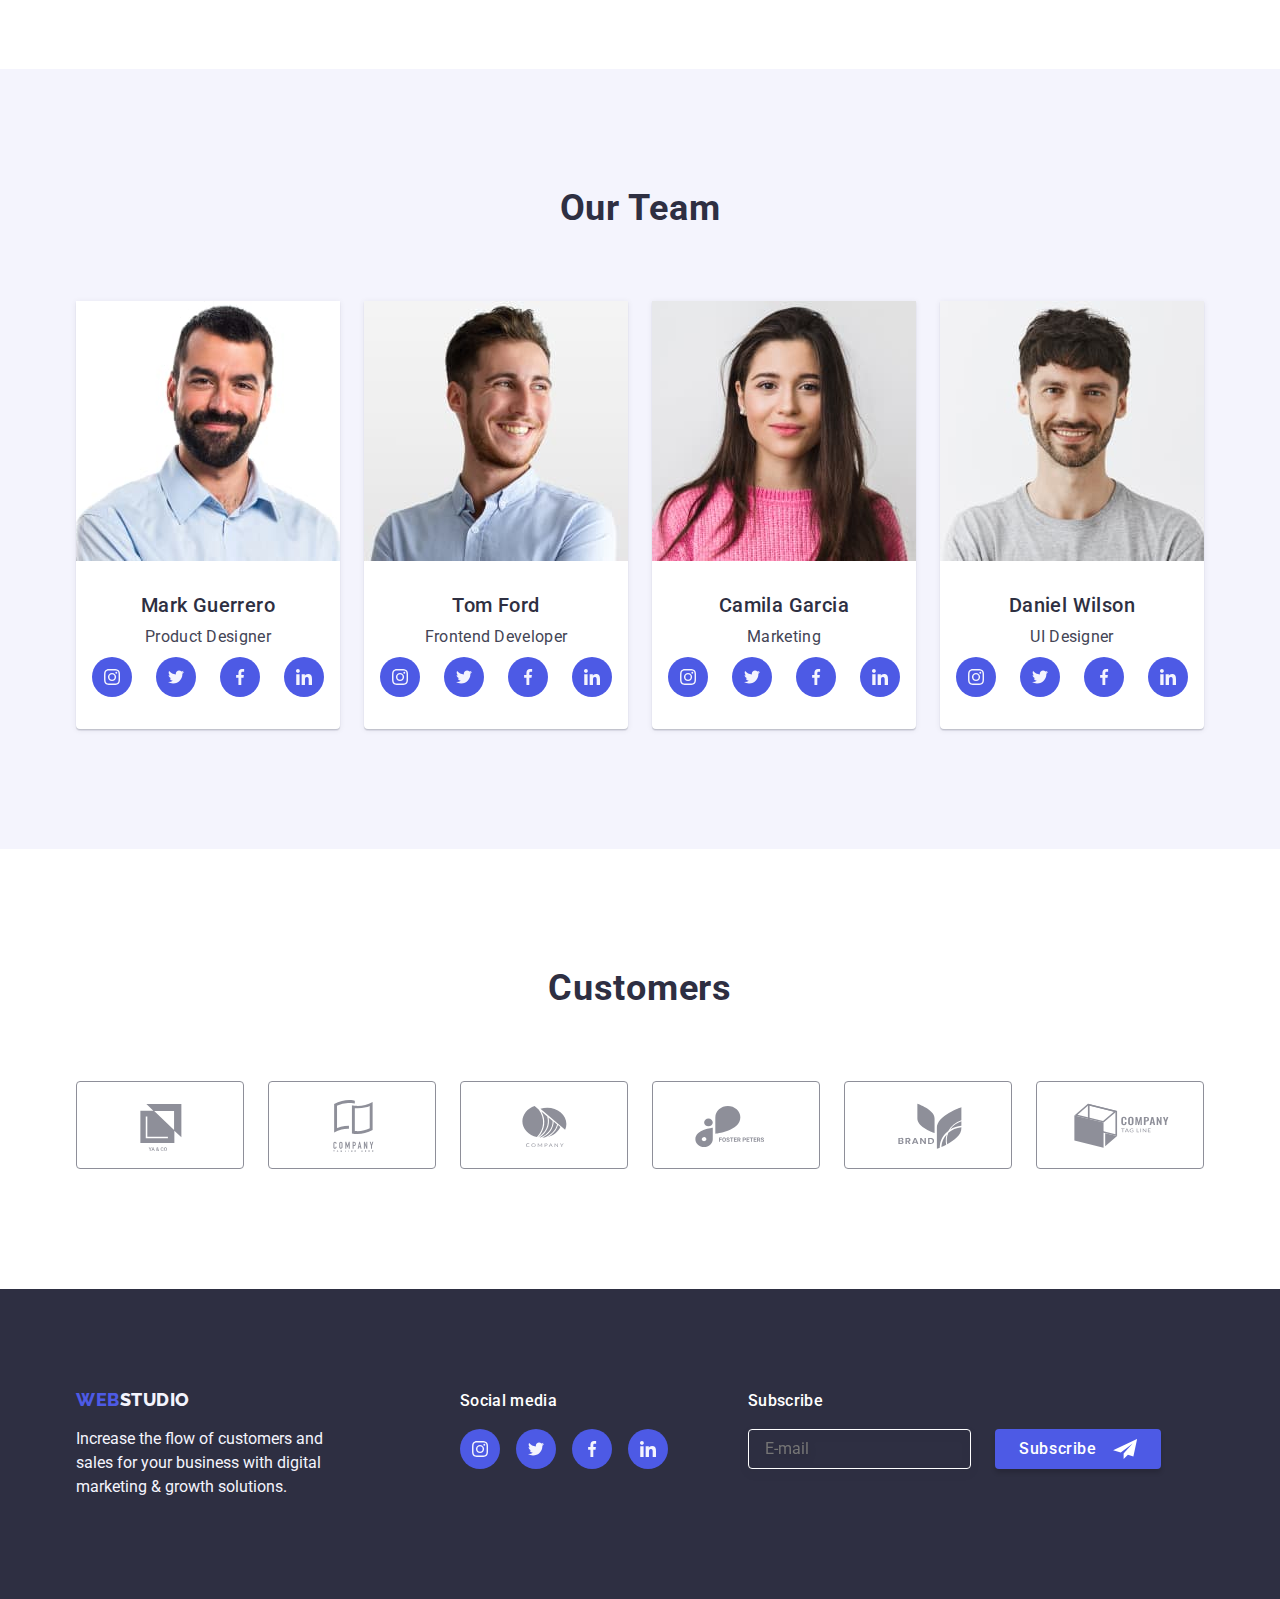
==== commit 0e85ab0b: "upd-hw-06" ====
--- a/index.html
+++ b/index.html
@@ -407,20 +407,20 @@
           </ul>
           
         </div>
-        <span class="footer-form">
-            <label class="footer-form-label">
-              <span class="footer-form-label-text">Subscribe</span>              
-              <input type="email" 
+        <div aria-label="email">
+          <p class="footer-form-label-text">Subscribe</p>
+          <form class="footer-form">
+            <input type="email" 
               name="email" 
               placeholder="E-mail" 
               class="form-footer-input">
-            </label>            
             <button type="submit" class="subscribe-btn">
-             Subscribe
-              <svg class="btn-svg">
-              <use href="./images/icons.svg#icon-telegram" class="btn-svg-icon"></use>
-             </svg></button>
-          </span>
+              Subscribe
+               <svg class="btn-svg">
+               <use href="./images/icons.svg#icon-telegram" class="btn-svg-icon"></use>
+              </svg></button>            
+          </form>
+        </div>             
       </div>
     </footer>
     <!-- MODAL WiNDOW -->
--- a/css/styles.css
+++ b/css/styles.css
@@ -475,11 +475,6 @@
   display: flex;
   flex-direction: row;
 }
-.footer-form-label {
-  display: flex;
-  flex-direction: column;
-  margin-right: 24px;
-}
 .footer-form-label-text {
   font-weight: 500;
   font-size: 16px;
@@ -494,6 +489,7 @@
   padding-left: 16px;
   padding-top: 8px;
   padding-bottom: 8px;
+  margin-right: 24px;
   border: 1px solid var(--white-text-background);
   filter: drop-shadow(0px 4px 4px rgba(0, 0, 0, 0.15));
   border-radius: 4px;
@@ -752,8 +748,8 @@
   top: 50%;
   left: 16px;
   transform: translateY(-50%);
-  width: 18px;
-  height: 24px;
+  width: 13px;
+  height: 13px;
   transition: fill 250ms cubic-bezier(0.4, 0, 0.2, 1);
   fill: var(--header-text-color);
 }
@@ -768,6 +764,10 @@
   width: 100%;
   height: 120px;
   resize: none;
+  font-size: 12px;
+  line-height: 1, 17;
+  letter-spacing: 0.04em;
+  color: rgba(46, 47, 66, 0.4);
   border: 1px solid rgba(46, 47, 66, 0.4);
   border-radius: 4px;
   padding: 8px 16px;
@@ -838,7 +838,7 @@
   transition: background-image 250ms cubic-bezier(0.4, 0, 0.2, 1);
 }
 .modal-form-check:checked + .modal-form-check-descr::before {
-  background-image: url(/images/click.svg);
+  background-image: url(../images/click.svg);
 }
 
 .visually-hidden {
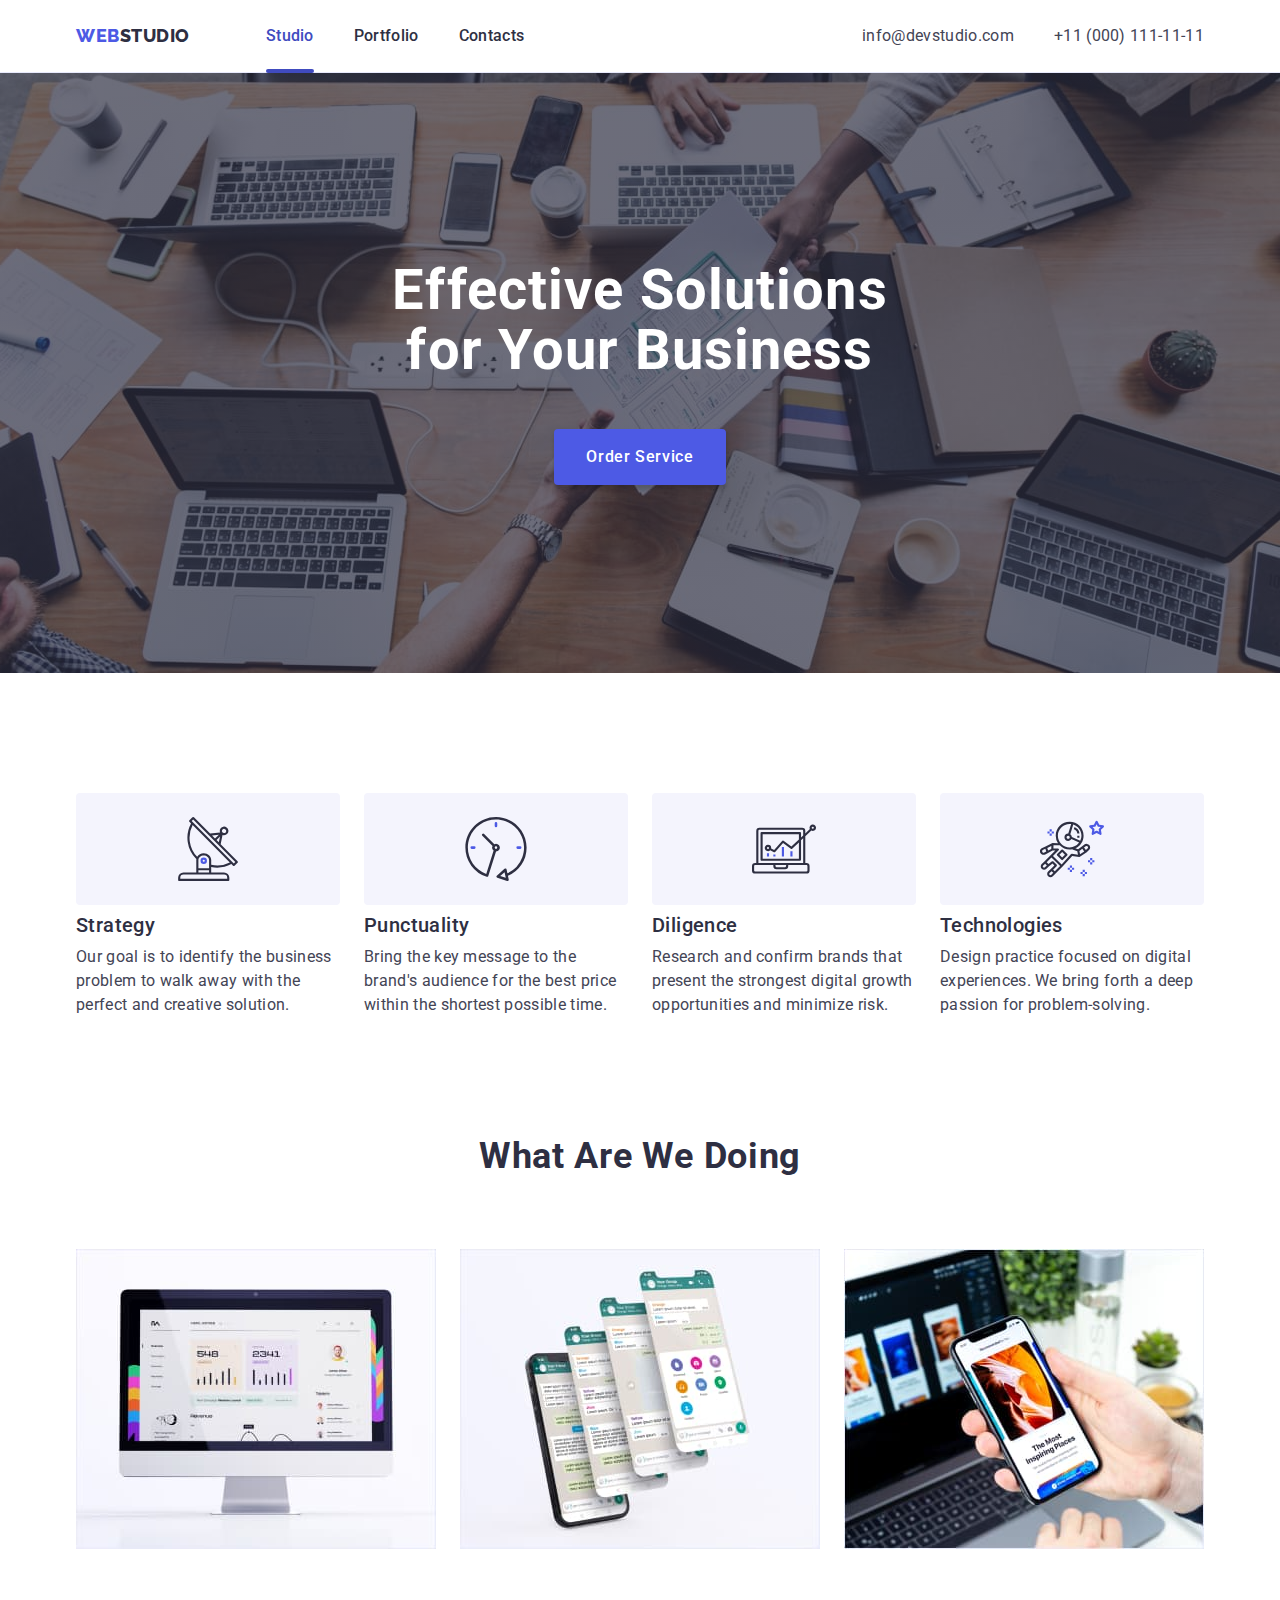
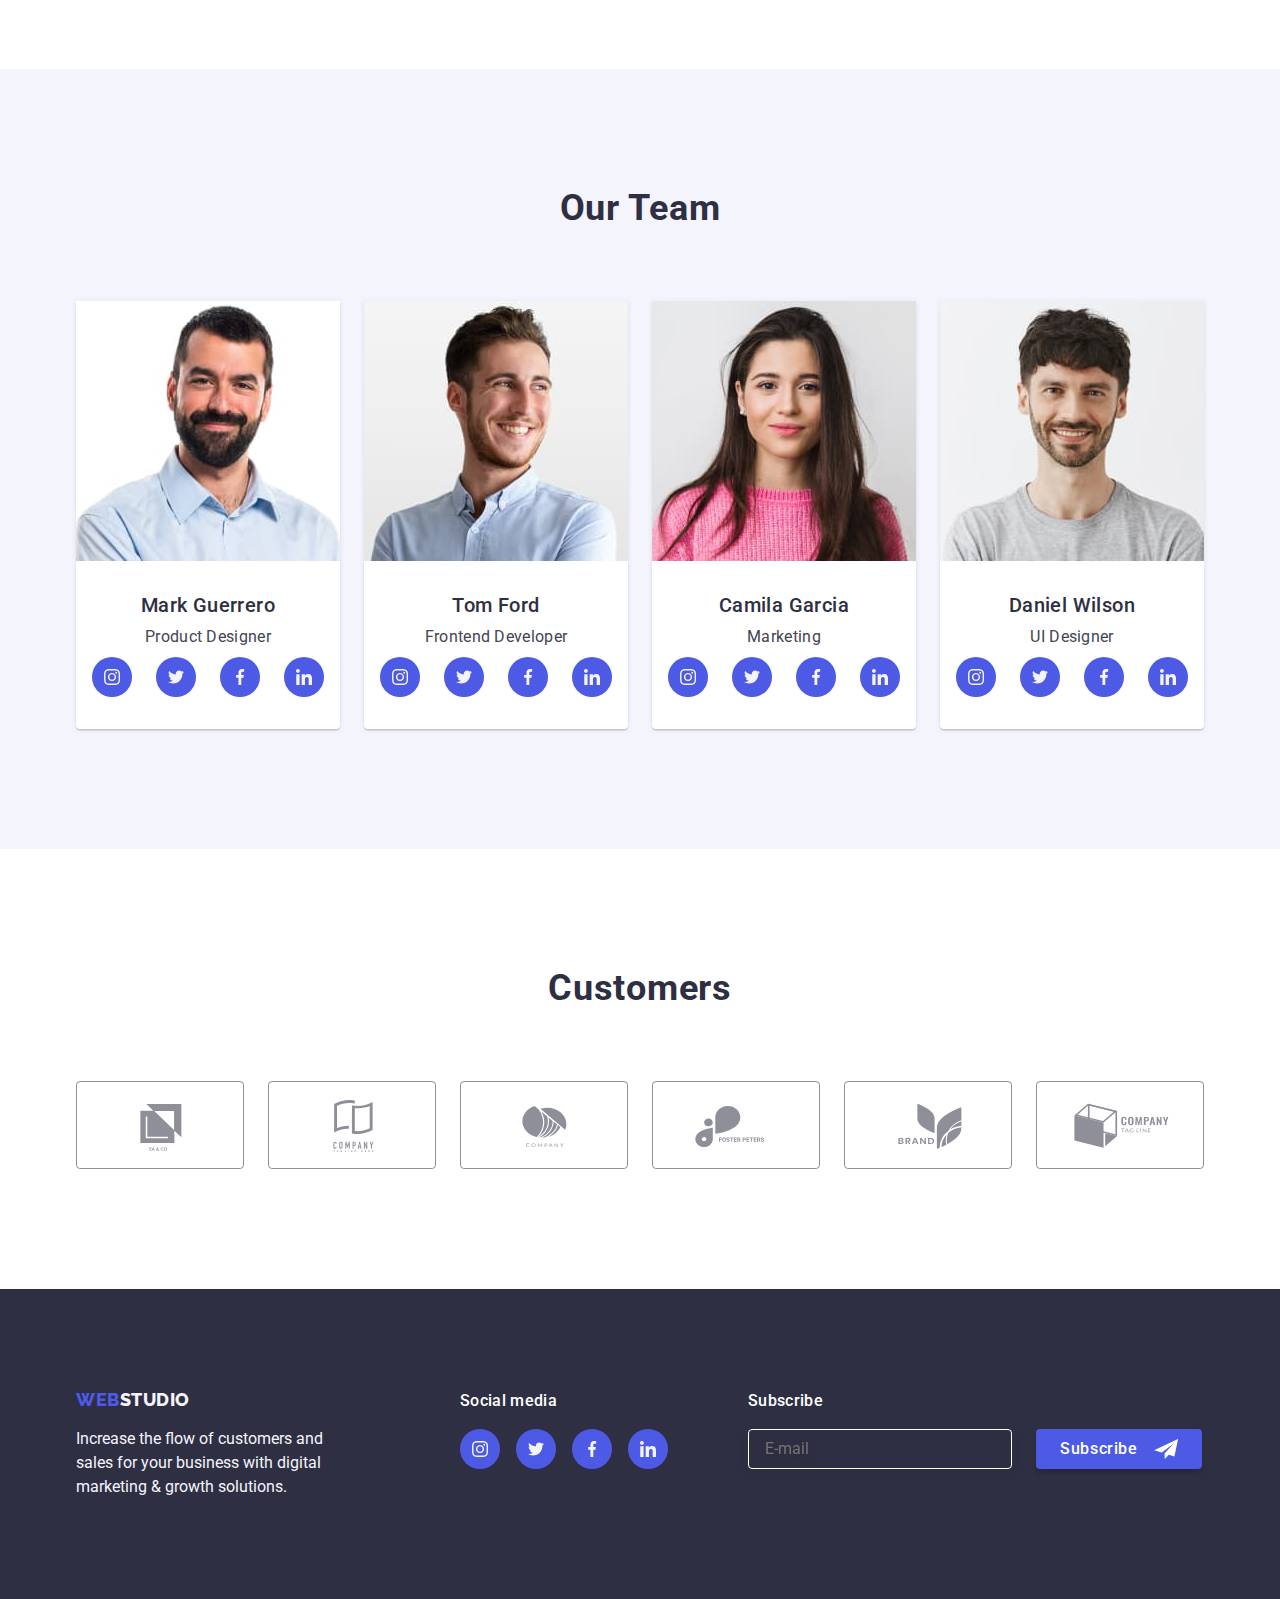
==== commit 12cb056d: "upd-hidden-hw06" ====
--- a/index.html
+++ b/index.html
@@ -67,7 +67,7 @@
       <!-- ADVANTAGES -->
       <section class="advantages">
         <div class="container">
-          <h2 hidden>Advantages</h2>
+          <h2 class="visually-hidden">Advantages</h2>
           <ul class="advantages-menu list">
             <li class="advantages-menu-items">
               <div class="advantages-icons-list">
@@ -407,11 +407,12 @@
           </ul>
           
         </div>
-        <div aria-label="email">
+        <div>
           <p class="footer-form-label-text">Subscribe</p>
           <form class="footer-form">
             <input type="email" 
-              name="email" 
+              name="email"
+              aria-label="email"
               placeholder="E-mail" 
               class="form-footer-input">
             <button type="submit" class="subscribe-btn">
--- a/css/styles.css
+++ b/css/styles.css
@@ -484,7 +484,8 @@
   margin-bottom: 16px;
 }
 .form-footer-input {
-  max-width: 264px;
+  max-width: 100%;
+  width: 264px;
   height: 40px;
   padding-left: 16px;
   padding-top: 8px;
@@ -839,6 +840,9 @@
 }
 .modal-form-check:checked + .modal-form-check-descr::before {
   background-image: url(../images/click.svg);
+  background-position: center;
+  background-repeat: no-repeat;
+  background-size: inherit;
 }
 
 .visually-hidden {
